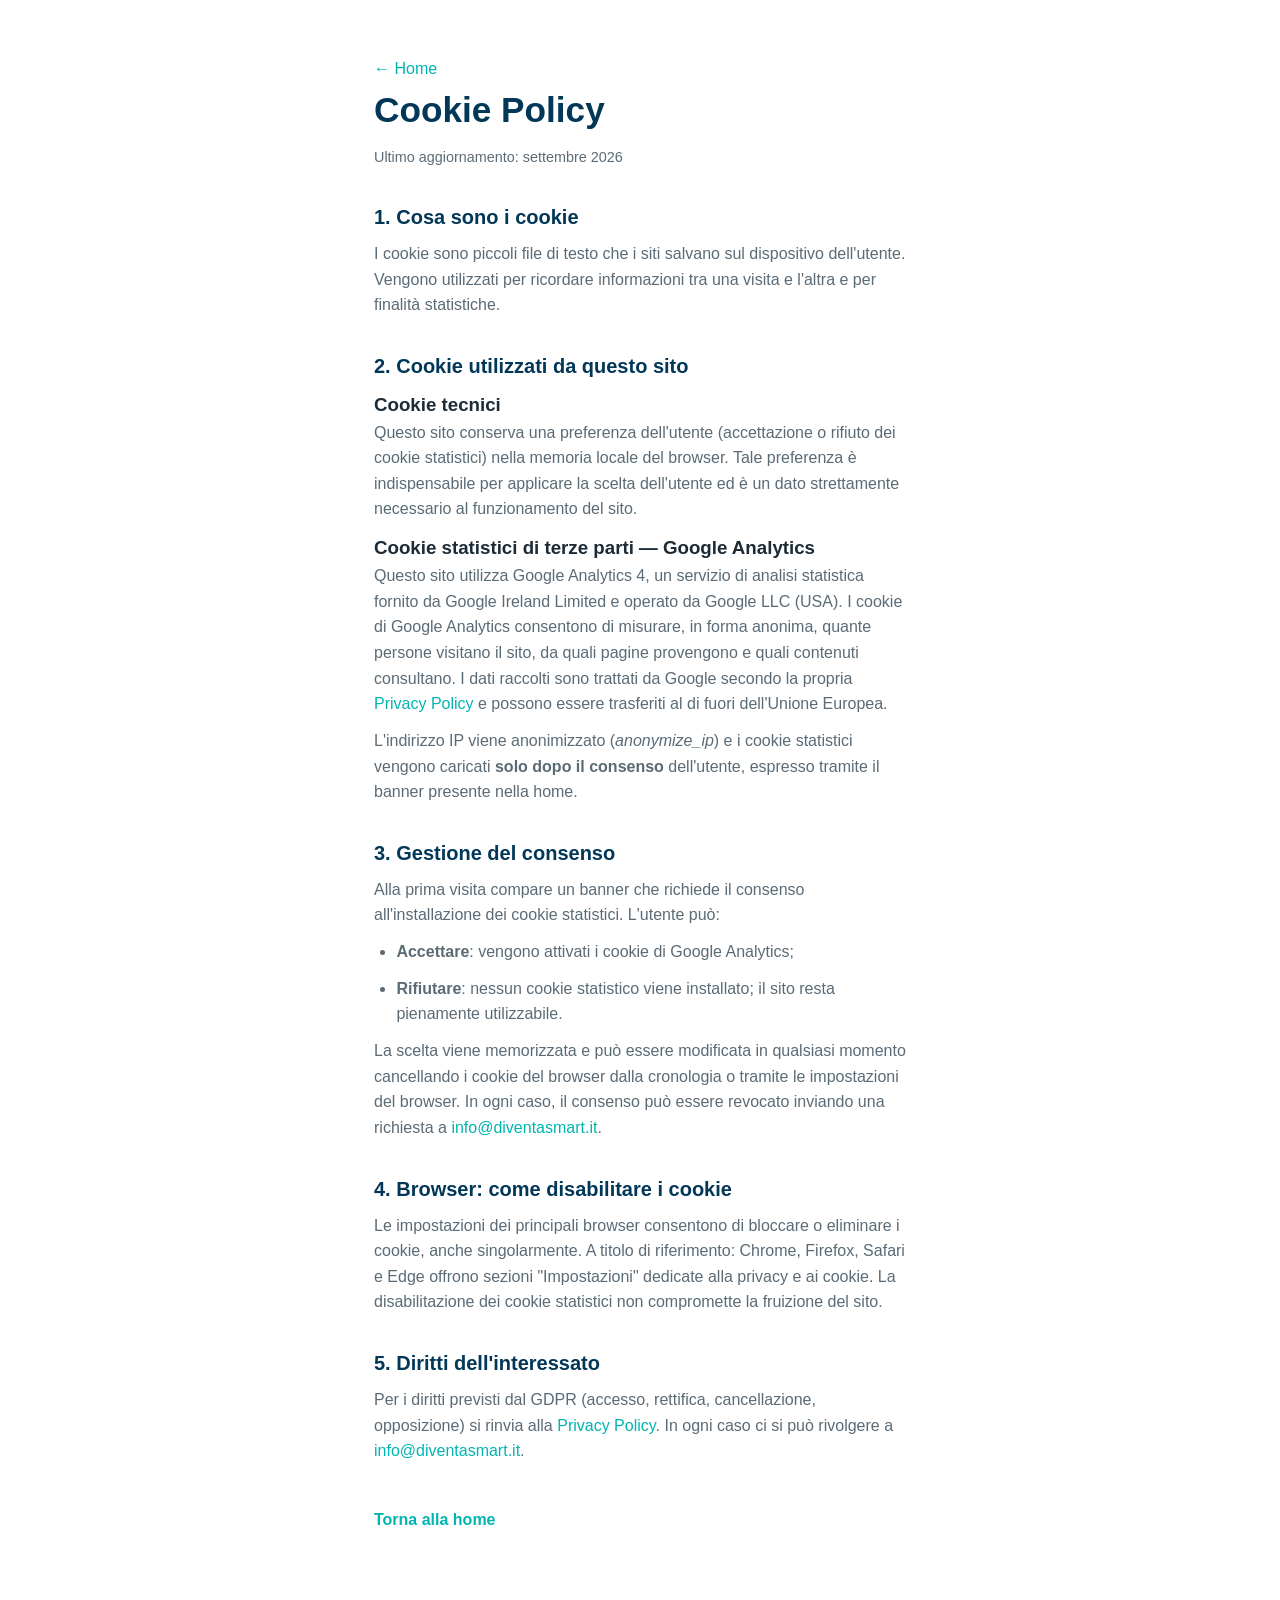
==== cookie.html @ 6422a4a8 "Add files via upload" ====
<!DOCTYPE html>
<html lang="it">
<head>
  <meta charset="UTF-8">
  <meta name="viewport" content="width=device-width, initial-scale=1">
  <title>Cookie Policy — DiventaSmart</title>
  <meta name="description" content="Informativa cookie di DiventaSmart: tipologie di cookie utilizzati, Google Analytics e gestione del consenso.">
  <meta name="robots" content="index, follow">
  <link rel="canonical" href="https://diventasmart.it/cookie.html">
  <link rel="icon" type="image/svg+xml" href="assets/favicon.svg">
  <link rel="icon" type="image/png" href="assets/favicon.png">
  <meta property="og:type" content="website">
  <meta property="og:locale" content="it_IT">
  <meta property="og:url" content="https://diventasmart.it/cookie.html">
  <meta property="og:title" content="Cookie Policy — DiventaSmart">
  <link rel="stylesheet" href="style.css">
</head>
<body>

  <main class="policy wrap">

    <a href="index.html" title="Torna alla home">&larr; Home</a>

    <h1>Cookie Policy</h1>
    <p class="updated">Ultimo aggiornamento: settembre 2026</p>

    <h2>1. Cosa sono i cookie</h2>
    <p>I cookie sono piccoli file di testo che i siti salvano sul dispositivo dell'utente. Vengono utilizzati per ricordare informazioni tra una visita e l'altra e per finalità statistiche.</p>

    <h2>2. Cookie utilizzati da questo sito</h2>
    <h3>Cookie tecnici</h3>
    <p>Questo sito conserva una preferenza dell'utente (accettazione o rifiuto dei cookie statistici) nella memoria locale del browser. Tale preferenza è indispensabile per applicare la scelta dell'utente ed è un dato strettamente necessario al funzionamento del sito.</p>

    <h3>Cookie statistici di terze parti — Google Analytics</h3>
    <p>Questo sito utilizza Google Analytics 4, un servizio di analisi statistica fornito da Google Ireland Limited e operato da Google LLC (USA). I cookie di Google Analytics consentono di misurare, in forma anonima, quante persone visitano il sito, da quali pagine provengono e quali contenuti consultano. I dati raccolti sono trattati da Google secondo la propria <a href="https://policies.google.com/privacy" rel="noopener" target="_blank">Privacy Policy</a> e possono essere trasferiti al di fuori dell'Unione Europea.</p>
    <p>L'indirizzo IP viene anonimizzato (<em>anonymize_ip</em>) e i cookie statistici vengono caricati <strong>solo dopo il consenso</strong> dell'utente, espresso tramite il banner presente nella home.</p>

    <h2>3. Gestione del consenso</h2>
    <p>Alla prima visita compare un banner che richiede il consenso all'installazione dei cookie statistici. L'utente può:</p>
    <ul>
      <li><strong>Accettare</strong>: vengono attivati i cookie di Google Analytics;</li>
      <li><strong>Rifiutare</strong>: nessun cookie statistico viene installato; il sito resta pienamente utilizzabile.</li>
    </ul>
    <p>La scelta viene memorizzata e può essere modificata in qualsiasi momento cancellando i cookie del browser dalla cronologia o tramite le impostazioni del browser. In ogni caso, il consenso può essere revocato inviando una richiesta a <a href="mailto:info@diventasmart.it">info@diventasmart.it</a>.</p>

    <h2>4. Browser: come disabilitare i cookie</h2>
    <p>Le impostazioni dei principali browser consentono di bloccare o eliminare i cookie, anche singolarmente. A titolo di riferimento: Chrome, Firefox, Safari e Edge offrono sezioni "Impostazioni" dedicate alla privacy e ai cookie. La disabilitazione dei cookie statistici non compromette la fruizione del sito.</p>

    <h2>5. Diritti dell'interessato</h2>
    <p>Per i diritti previsti dal GDPR (accesso, rettifica, cancellazione, opposizione) si rinvia alla <a href="privacy.html">Privacy Policy</a>. In ogni caso ci si può rivolgere a <a href="mailto:info@diventasmart.it">info@diventasmart.it</a>.</p>

    <a class="back" href="index.html">Torna alla home</a>
  </main>

</body>
</html>
---- style.css ----
:root {
  --teal: #02d3cd;
  --teal-dark: #01b5b0;
  --navy: #023758;
  --navy-soft: #eef6fa;
  --text: #1c2b35;
  --muted: #5b6b76;
  --bg: #ffffff;
  --radius: 14px;
}

* { margin: 0; padding: 0; box-sizing: border-box; }

html { scroll-behavior: smooth; }

@media (prefers-reduced-motion: reduce) {
  html { scroll-behavior: auto; }
  .arrow-bounce { animation: none !important; }
}

body {
  font-family: -apple-system, BlinkMacSystemFont, "Segoe UI", Roboto, Helvetica, Arial, sans-serif;
  color: var(--text);
  background: var(--bg);
  line-height: 1.6;
  -webkit-font-smoothing: antialiased;
}

a { color: var(--teal-dark); text-decoration: none; }

.sr-only {
  position: absolute;
  width: 1px;
  height: 1px;
  padding: 0;
  margin: -1px;
  overflow: hidden;
  clip: rect(0 0 0 0);
  white-space: nowrap;
  border: 0;
}

/* ---------- Hero ---------- */
.hero {
  position: relative;
  height: 100vh;
  height: 100svh;
  display: flex;
  flex-direction: column;
  align-items: center;
  justify-content: center;
  text-align: center;
  padding: 2rem 1.5rem 5rem;
  background:
    radial-gradient(1200px 500px at 50% -10%, rgba(2, 211, 205, 0.14), transparent 70%),
    var(--bg);
}

.hero-logo { max-width: min(600px, 92vw); height: auto; margin-bottom: 2rem; }

/* ---------- Scroll snap ---------- */
.snap-root {
  scroll-snap-type: y mandatory;
  scroll-behavior: smooth;
  overflow-y: auto;
  height: 100vh;
  height: 100svh;
}

.snap-section {
  scroll-snap-align: start;
  height: 100vh;
  height: 100svh;
  display: flex;
  flex-direction: column;
  justify-content: center;
  flex-shrink: 0;
}

.hero { padding-bottom: 4rem; }

/* ---------- Scroll cue ---------- */
.scroll-cue {
  position: absolute;
  bottom: 5rem;
  left: 50%;
  transform: translateX(-50%);
  display: flex;
  flex-direction: column;
  align-items: center;
  gap: 0.4rem;
  color: var(--teal-dark);
  font-size: 0.95rem;
  padding: 0.75rem 1rem;
  transition: opacity 0.3s ease, visibility 0.3s ease;
}
.scroll-cue.hidden { opacity: 0; visibility: hidden; pointer-events: none; }
.scroll-cue:hover { color: var(--navy); }
.scroll-cue svg { width: 1.6rem; height: 1.6rem; }
.arrow-bounce { animation: bounce 2s infinite; }
@keyframes bounce {
  0%, 100% { transform: translateY(0); }
  50% { transform: translateY(8px); }
}

/* ---------- Scroll dots ---------- */
.scroll-dots {
  position: fixed;
  bottom: 1.6rem;
  left: 50%;
  transform: translateX(-50%);
  display: flex;
  gap: 0.65rem;
  z-index: 900;
  padding: 0.5rem 0.8rem;
  background: rgba(255, 255, 255, 0.85);
  backdrop-filter: blur(6px);
  -webkit-backdrop-filter: blur(6px);
  border-radius: 999px;
  border: 1px solid rgba(0, 0, 0, 0.06);
  transition: opacity 0.3s ease, visibility 0.3s ease;
}
.scroll-dots.hidden { opacity: 0; visibility: hidden; pointer-events: none; }

.dot {
  width: 10px;
  height: 10px;
  border-radius: 50%;
  border: 2px solid var(--teal);
  background: transparent;
  cursor: pointer;
  padding: 0;
  transition: background 0.25s ease, transform 0.25s ease;
}
.dot:hover { background: rgba(2, 211, 205, 0.4); }
.dot.active {
  background: var(--teal);
  transform: scale(1.35);
}

/* ---------- Button ---------- */
.btn {
  display: inline-flex;
  align-items: center;
  gap: 0.5rem;
  background: var(--navy);
  color: #fff;
  padding: 0.85rem 1.7rem;
  border-radius: 999px;
  font-weight: 600;
  cursor: pointer;
  border: none;
  font-size: 1rem;
  transition: background 0.2s ease, transform 0.2s ease;
}
.btn:hover { background: var(--teal-dark); transform: translateY(-1px); }
.btn .mail-ico { width: 1.05em; height: 1.05em; }

.btn-teal {
  background: var(--teal);
  color: var(--navy);
}
.btn-teal:hover { background: var(--teal-dark); }

/* ---------- Sezioni ---------- */
.wrap { max-width: 580px; margin: 0 auto; padding: 0 1.5rem; }
.section { height: 100%; padding: 2rem 1.5rem; }
.section-alt { background: var(--navy-soft); }

/* ---------- Contact card ---------- */
.contact-card {
  background: #fff;
  border-radius: var(--radius);
  box-shadow: 0 12px 36px rgba(2, 55, 88, 0.10);
  padding: 2.4rem 2rem 2rem;
  text-align: center;
  max-width: 420px;
  margin: 0 auto;
}
.contact-card h2 {
  color: var(--navy);
  font-size: clamp(1.4rem, 3vw, 1.8rem);
  margin-bottom: 0.3rem;
}
.contact-area {
  color: var(--muted);
  font-size: 1rem;
  margin-bottom: 1.4rem;
}
.contact-card .btn { margin-bottom: 0.4rem; }

.divider {
  display: flex;
  align-items: center;
  gap: 0.8rem;
  margin: 1.3rem 0;
  color: var(--muted);
  font-size: 0.85rem;
}
.divider::before, .divider::after {
  content: "";
  flex: 1;
  height: 1px;
  background: #e3eaf0;
}

/* ---------- Form ---------- */
#contactForm { text-align: left; }

#contactForm input,
#contactForm textarea {
  width: 100%;
  font-family: inherit;
  font-size: 0.95rem;
  padding: 0.7rem 0.9rem;
  border: 1px solid #d2dce4;
  border-radius: 8px;
  background: var(--bg);
  color: var(--text);
  transition: border-color 0.2s ease;
}
#contactForm input:focus,
#contactForm textarea:focus {
  outline: none;
  border-color: var(--teal);
}
#contactForm input { margin-bottom: 0.7rem; }
#contactForm textarea { resize: vertical; margin-bottom: 1rem; }

#contactForm .btn {
  width: 100%;
  justify-content: center;
  margin-bottom: 0;
}

.form-note {
  color: var(--muted);
  font-size: 0.78rem;
  margin-top: 0.7rem;
  text-align: center;
}

/* ---------- Footer ---------- */
.site-footer {
  background: var(--navy);
  color: rgba(255, 255, 255, 0.85);
  text-align: center;
  padding: 1.1rem 1.5rem;
  font-size: 0.85rem;
}
.site-footer a { color: var(--teal); }
.site-footer .sep { opacity: 0.5; padding: 0 0.3rem; }

/* ---------- Pagine policy ---------- */
.policy { padding: 3.5rem 1.5rem 5rem; }
.policy h1 { color: var(--navy); font-size: clamp(1.6rem, 4vw, 2.2rem); margin-bottom: 0.5rem; }
.policy .updated { color: var(--muted); font-size: 0.9rem; margin-bottom: 2rem; }
.policy h2 { color: var(--navy); font-size: 1.25rem; margin: 2rem 0 0.5rem; }
.policy p, .policy li { color: var(--muted); margin-bottom: 0.7rem; }
.policy ul { padding-left: 1.4rem; margin-bottom: 0.7rem; }
.policy a { color: var(--teal-dark); }
.policy .back { display: inline-block; margin-top: 2rem; font-weight: 600; }

/* ---------- Banner cookie ---------- */
.cookie-banner {
  position: fixed;
  left: 1rem;
  right: 1rem;
  bottom: 1rem;
  background: var(--navy);
  color: #fff;
  padding: 1.1rem 1.3rem;
  border-radius: var(--radius);
  box-shadow: 0 18px 48px rgba(0, 0, 0, 0.30);
  z-index: 1000;
  max-width: 760px;
  margin: 0 auto;
  display: none;
  font-size: 0.95rem;
}
.cookie-banner.show { display: block; }
.cookie-banner .cb-text { margin-bottom: 0.9rem; }
.cookie-banner .cb-text a { color: var(--teal); text-decoration: underline; }
.cookie-banner .cb-actions { display: flex; gap: 0.7rem; flex-wrap: wrap; }
.cookie-banner .btn { background: var(--teal); color: var(--navy); padding: 0.6rem 1.3rem; }
.cookie-banner .btn:hover { background: var(--teal-dark); }
.cookie-banner .btn-ghost {
  background: transparent;
  color: #fff;
  border: 1px solid rgba(255, 255, 255, 0.5);
  padding: 0.6rem 1.3rem;
  border-radius: 999px;
  font-weight: 600;
  cursor: pointer;
}
.cookie-banner .btn-ghost:hover { border-color: var(--teal); color: var(--teal); }
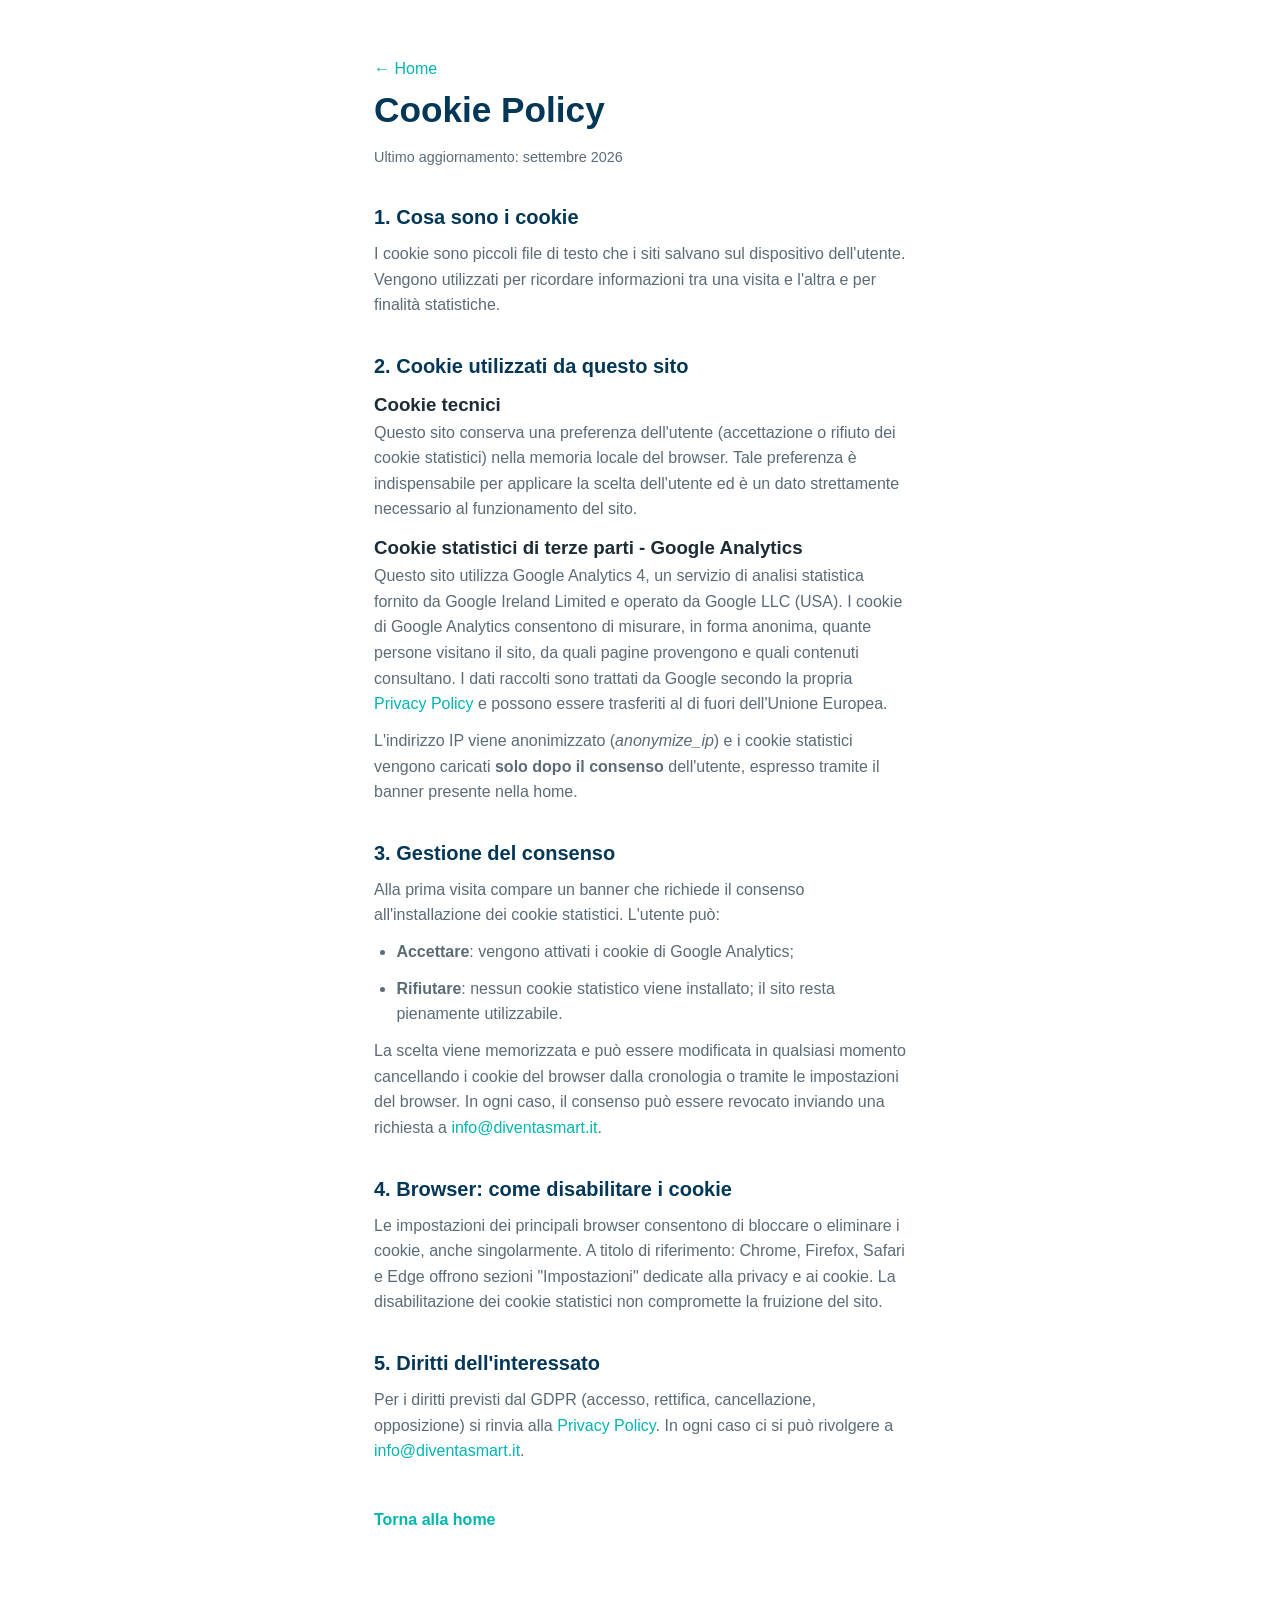
==== commit e933fce5: "Add files via upload" ====
--- a/cookie.html
+++ b/cookie.html
@@ -3,7 +3,7 @@
 <head>
   <meta charset="UTF-8">
   <meta name="viewport" content="width=device-width, initial-scale=1">
-  <title>Cookie Policy — DiventaSmart</title>
+  <title>Cookie Policy - DiventaSmart</title>
   <meta name="description" content="Informativa cookie di DiventaSmart: tipologie di cookie utilizzati, Google Analytics e gestione del consenso.">
   <meta name="robots" content="index, follow">
   <link rel="canonical" href="https://diventasmart.it/cookie.html">
@@ -12,8 +12,8 @@
   <meta property="og:type" content="website">
   <meta property="og:locale" content="it_IT">
   <meta property="og:url" content="https://diventasmart.it/cookie.html">
-  <meta property="og:title" content="Cookie Policy — DiventaSmart">
-  <link rel="stylesheet" href="style.css">
+  <meta property="og:title" content="Cookie Policy - DiventaSmart">
+  <style>/* inlined style.css */:root{--teal:#02d3cd;--teal-dark:#01b5b0;--navy:#023758;--navy-soft:#eef6fa;--text:#1c2b35;--muted:#5b6b76;--bg:#fff;--radius:14px}*{margin:0;padding:0;box-sizing:border-box}html{scroll-behavior:smooth}@media(prefers-reduced-motion:reduce){html{scroll-behavior:auto}.arrow-bounce{animation:none!important}}body{font-family:-apple-system,BlinkMacSystemFont,"Segoe UI",Roboto,Helvetica,Arial,sans-serif;color:var(--text);background:var(--bg);line-height:1.6;-webkit-font-smoothing:antialiased}a{color:var(--teal-dark);text-decoration:none}.sr-only{position:absolute;width:1px;height:1px;padding:0;margin:-1px;overflow:hidden;clip:rect(0 0 0 0);white-space:nowrap;border:0}.hero{position:relative;height:100vh;height:100svh;display:flex;flex-direction:column;align-items:center;justify-content:center;text-align:center;padding:2rem 1.5rem 5rem;background:radial-gradient(1200px 500px at 50% -10%,rgba(2,211,205,.14),transparent 70%),var(--bg)}.hero-logo{max-width:min(600px,92vw);height:auto;margin-bottom:2rem}.snap-root{scroll-snap-type:y mandatory;scroll-behavior:smooth;overflow-y:auto;height:100vh;height:100svh}.snap-section{scroll-snap-align:start;height:100vh;height:100svh;display:flex;flex-direction:column;justify-content:center;flex-shrink:0}.hero{padding-bottom:4rem}.scroll-cue{position:absolute;bottom:5rem;left:50%;transform:translateX(-50%);display:flex;flex-direction:column;align-items:center;gap:.4rem;color:var(--teal-dark);font-size:.95rem;padding:.75rem 1rem;transition:opacity .3s ease,visibility .3s ease}.scroll-cue.hidden{opacity:0;visibility:hidden;pointer-events:none}.scroll-cue:hover{color:var(--navy)}.scroll-cue svg{width:1.6rem;height:1.6rem}.arrow-bounce{animation:bounce 2s infinite}@keyframes bounce{0%,100%{transform:translateY(0)}50%{transform:translateY(8px)}}.scroll-dots{position:fixed;bottom:1.6rem;left:50%;transform:translateX(-50%);display:flex;gap:.65rem;z-index:900;padding:.5rem .8rem;background:rgba(255,255,255,.85);backdrop-filter:blur(6px);-webkit-backdrop-filter:blur(6px);border-radius:999px;border:1px solid rgba(0,0,0,.06);transition:opacity .3s ease,visibility .3s ease}.scroll-dots.hidden{opacity:0;visibility:hidden;pointer-events:none}.dot{width:10px;height:10px;border-radius:50%;border:2px solid var(--teal);background:transparent;cursor:pointer;padding:0;transition:background .25s ease,transform .25s ease}.dot:hover{background:rgba(2,211,205,.4)}.dot.active{background:var(--teal);transform:scale(1.35)}.btn{display:inline-flex;align-items:center;gap:.5rem;background:var(--navy);color:#fff;padding:.85rem 1.7rem;border-radius:999px;font-weight:600;cursor:pointer;border:none;font-size:1rem;transition:background .2s ease,transform .2s ease}.btn:hover{background:var(--teal-dark);transform:translateY(-1px)}.btn .mail-ico{width:1.05em;height:1.05em}.btn-teal{background:var(--teal);color:var(--navy)}.btn-teal:hover{background:var(--teal-dark)}.wrap{max-width:580px;margin:0 auto;padding:0 1.5rem}.section{height:100%;padding:2rem 1.5rem}.section-alt{background:var(--navy-soft)}.contact-card{background:#fff;border-radius:var(--radius);box-shadow:0 12px 36px rgba(2,55,88,.1);padding:2.4rem 2rem 2rem;text-align:center;max-width:420px;margin:0 auto}.contact-card h2{color:var(--navy);font-size:clamp(1.4rem,3vw,1.8rem);margin-bottom:.3rem}.contact-area{color:var(--muted);font-size:1rem;margin-bottom:1.4rem}.contact-card .btn{margin-bottom:.4rem}.divider{display:flex;align-items:center;gap:.8rem;margin:1.3rem 0;color:var(--muted);font-size:.85rem}.divider::before,.divider::after{content:"";flex:1;height:1px;background:#e3eaf0}#contactForm{text-align:left}#contactForm input,#contactForm textarea{width:100%;font-family:inherit;font-size:.95rem;padding:.7rem .9rem;border:1px solid #d2dce4;border-radius:8px;background:var(--bg);color:var(--text);transition:border-color .2s ease}#contactForm input:focus,#contactForm textarea:focus{outline:none;border-color:var(--teal)}#contactForm input{margin-bottom:.7rem}#contactForm textarea{resize:vertical;margin-bottom:1rem}#contactForm .btn{width:100%;justify-content:center;margin-bottom:0}.form-note{color:var(--muted);font-size:.78rem;margin-top:.7rem;text-align:center}.site-footer{background:var(--navy);color:rgba(255,255,255,.85);text-align:center;padding:1.1rem 1.5rem;font-size:.85rem}.site-footer a{color:var(--teal)}.site-footer .sep{opacity:.5;padding:0 .3rem}.policy{padding:3.5rem 1.5rem 5rem}.policy h1{color:var(--navy);font-size:clamp(1.6rem,4vw,2.2rem);margin-bottom:.5rem}.policy .updated{color:var(--muted);font-size:.9rem;margin-bottom:2rem}.policy h2{color:var(--navy);font-size:1.25rem;margin:2rem 0 .5rem}.policy p,.policy li{color:var(--muted);margin-bottom:.7rem}.policy ul{padding-left:1.4rem;margin-bottom:.7rem}.policy a{color:var(--teal-dark)}.policy .back{display:inline-block;margin-top:2rem;font-weight:600}.cookie-banner{position:fixed;left:1rem;right:1rem;bottom:1rem;background:var(--navy);color:#fff;padding:1.1rem 1.3rem;border-radius:var(--radius);box-shadow:0 18px 48px rgba(0,0,0,.3);z-index:1000;max-width:760px;margin:0 auto;display:none;font-size:.95rem}.cookie-banner.show{display:block}.cookie-banner .cb-text{margin-bottom:.9rem}.cookie-banner .cb-text a{color:var(--teal);text-decoration:underline}.cookie-banner .cb-actions{display:flex;gap:.7rem;flex-wrap:wrap}.cookie-banner .btn{background:var(--teal);color:var(--navy);padding:.6rem 1.3rem}.cookie-banner .btn:hover{background:var(--teal-dark)}.cookie-banner .btn-ghost{background:transparent;color:#fff;border:1px solid rgba(255,255,255,.5);padding:.6rem 1.3rem;border-radius:999px;font-weight:600;cursor:pointer}.cookie-banner .btn-ghost:hover{border-color:var(--teal);color:var(--teal)}</style>
 </head>
 <body>
 
@@ -31,7 +31,7 @@
     <h3>Cookie tecnici</h3>
     <p>Questo sito conserva una preferenza dell'utente (accettazione o rifiuto dei cookie statistici) nella memoria locale del browser. Tale preferenza è indispensabile per applicare la scelta dell'utente ed è un dato strettamente necessario al funzionamento del sito.</p>
 
-    <h3>Cookie statistici di terze parti — Google Analytics</h3>
+    <h3>Cookie statistici di terze parti - Google Analytics</h3>
     <p>Questo sito utilizza Google Analytics 4, un servizio di analisi statistica fornito da Google Ireland Limited e operato da Google LLC (USA). I cookie di Google Analytics consentono di misurare, in forma anonima, quante persone visitano il sito, da quali pagine provengono e quali contenuti consultano. I dati raccolti sono trattati da Google secondo la propria <a href="https://policies.google.com/privacy" rel="noopener" target="_blank">Privacy Policy</a> e possono essere trasferiti al di fuori dell'Unione Europea.</p>
     <p>L'indirizzo IP viene anonimizzato (<em>anonymize_ip</em>) e i cookie statistici vengono caricati <strong>solo dopo il consenso</strong> dell'utente, espresso tramite il banner presente nella home.</p>
 
